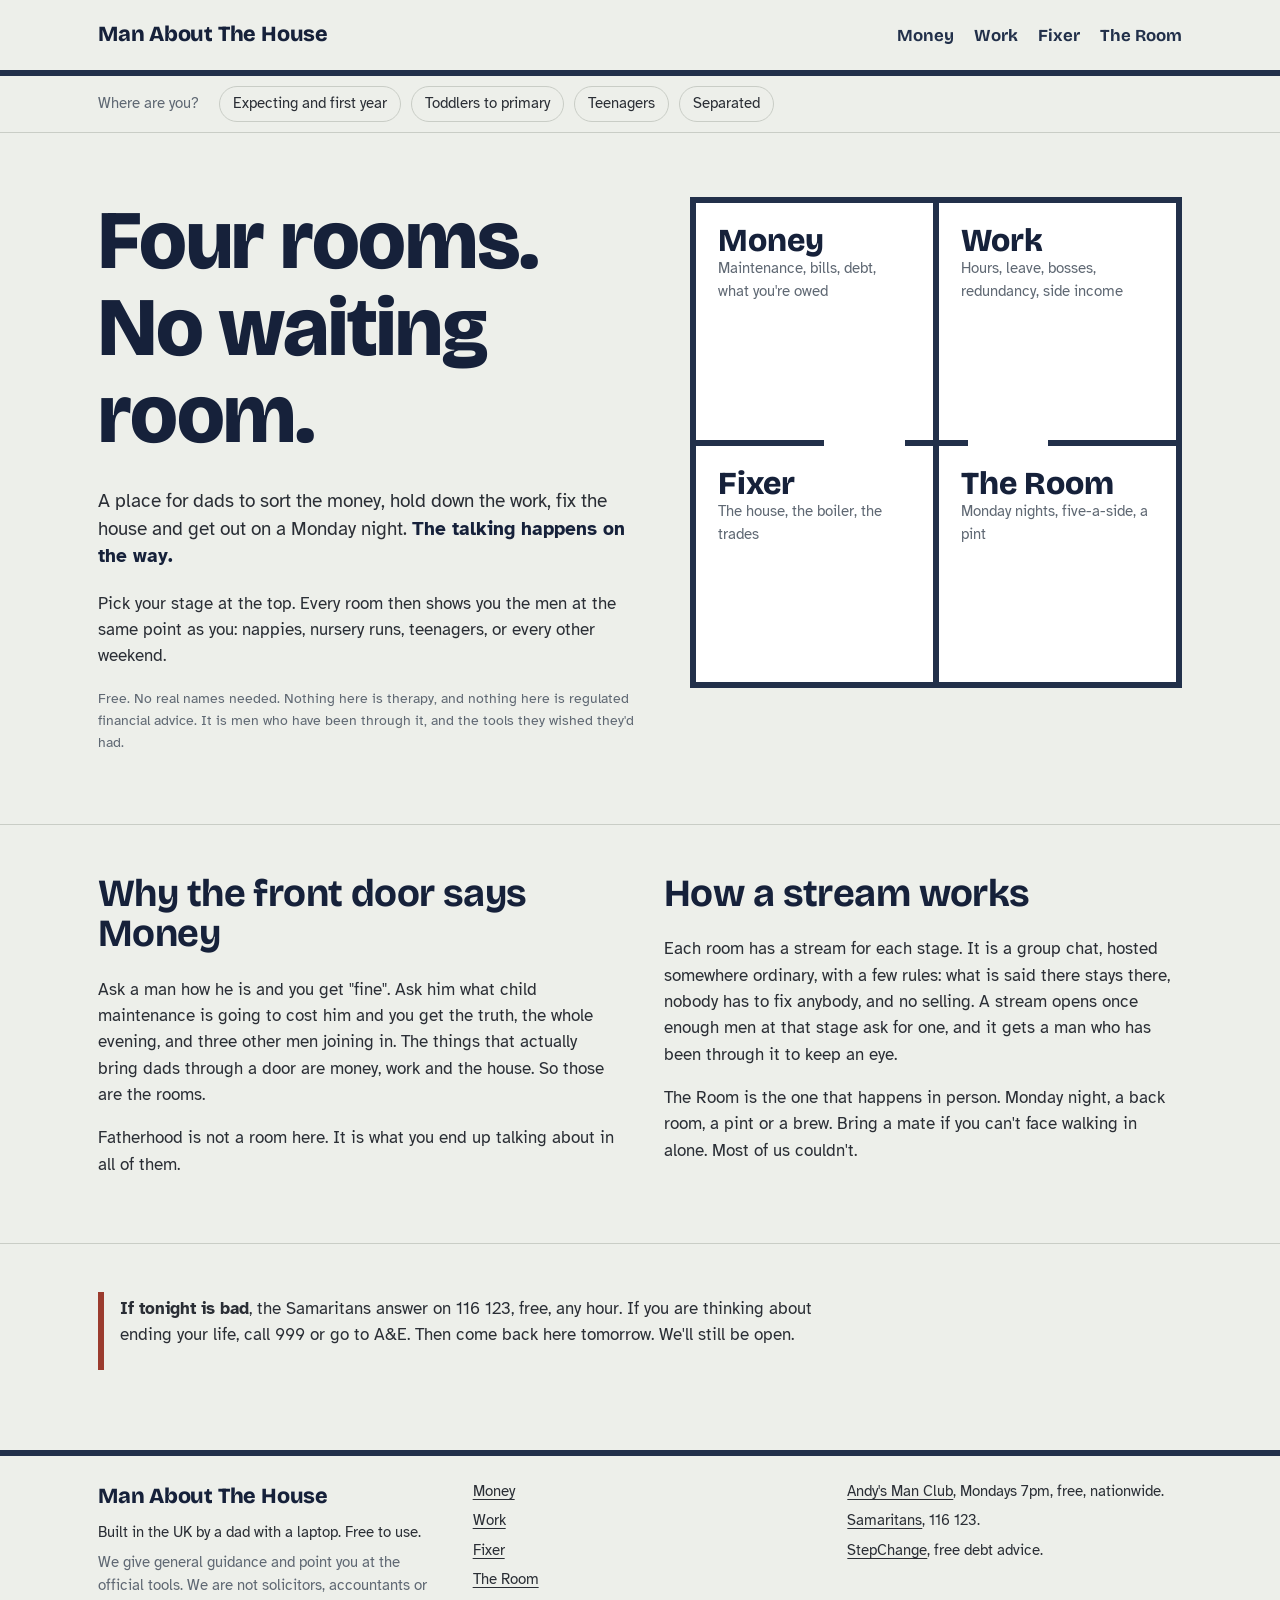
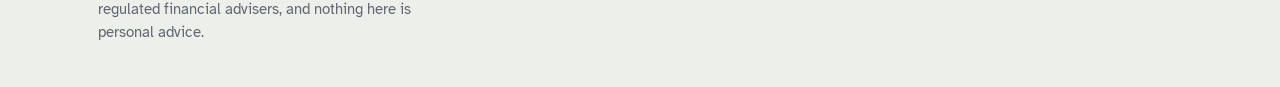
==== index.html @ 36f263dc "Man About The House: first page Four rooms (Money, Work, Fixer, The Room) by four life stages, with " ====
<!doctype html>
<html lang="en-GB">
<head>
<meta charset="utf-8">
<meta name="viewport" content="width=device-width, initial-scale=1">
<title>Man About The House</title>
<meta name="description" content="Money, work, the house and a Monday night, for dads who are getting on with it. Built in the UK.">
<link rel="stylesheet" href="assets/style.css">
<script src="config.js"></script>
<script src="assets/site.js" defer></script>
</head>
<body>

<header class="site-head">
  <div class="wrap">
    <a class="brand" href="index.html">Man About The House</a>
    <nav class="doors" aria-label="Rooms">
      <a href="money.html">Money</a>
      <a href="work.html">Work</a>
      <a href="fixer.html">Fixer</a>
      <a href="room.html">The Room</a>
    </nav>
  </div>
</header>

<div class="stages"><div class="wrap" data-stages></div></div>

<main>
  <section class="hero">
    <div class="wrap">
      <div>
        <h1>Four rooms. No waiting room.</h1>
        <p class="lead">A place for dads to sort the money, hold down the work, fix the house and get out on a Monday night. <strong>The talking happens on the way.</strong></p>
        <p>Pick your stage at the top. Every room then shows you the men at the same point as you: nappies, nursery runs, teenagers, or every other weekend.</p>
        <p class="small">Free. No real names needed. Nothing here is therapy, and nothing here is regulated financial advice. It is men who have been through it, and the tools they wished they'd had.</p>
      </div>
      <div class="plan" data-plan aria-label="Floor plan of the four rooms"></div>
    </div>
  </section>

  <section class="section">
    <div class="wrap two-col">
      <div>
        <h2>Why the front door says Money</h2>
        <p>Ask a man how he is and you get "fine". Ask him what child maintenance is going to cost him and you get the truth, the whole evening, and three other men joining in. The things that actually bring dads through a door are money, work and the house. So those are the rooms.</p>
        <p>Fatherhood is not a room here. It is what you end up talking about in all of them.</p>
      </div>
      <div>
        <h2>How a stream works</h2>
        <p>Each room has a stream for each stage. It is a group chat, hosted somewhere ordinary, with a few rules: what is said there stays there, nobody has to fix anybody, and no selling. A stream opens once enough men at that stage ask for one, and it gets a man who has been through it to keep an eye.</p>
        <p>The Room is the one that happens in person. Monday night, a back room, a pint or a brew. Bring a mate if you can't face walking in alone. Most of us couldn't.</p>
      </div>
    </div>
  </section>

  <section class="section">
    <div class="wrap">
      <div class="urgent">
        <p><strong>If tonight is bad</strong>, the Samaritans answer on 116 123, free, any hour. If you are thinking about ending your life, call 999 or go to A&amp;E. Then come back here tomorrow. We'll still be open.</p>
      </div>
    </div>
  </section>
</main>

<footer class="site-foot">
  <div class="wrap">
    <div>
      <a class="brand" href="index.html">Man About The House</a>
      <p>Built in the UK by a dad with a laptop. Free to use.</p>
      <p class="small">We give general guidance and point you at the official tools. We are not solicitors, accountants or regulated financial advisers, and nothing here is personal advice.</p>
    </div>
    <div>
      <p><a href="money.html">Money</a></p>
      <p><a href="work.html">Work</a></p>
      <p><a href="fixer.html">Fixer</a></p>
      <p><a href="room.html">The Room</a></p>
    </div>
    <div>
      <p><a href="https://andysmanclub.co.uk" rel="noopener">Andy's Man Club</a>, Mondays 7pm, free, nationwide.</p>
      <p><a href="https://www.samaritans.org" rel="noopener">Samaritans</a>, 116 123.</p>
      <p><a href="https://www.stepchange.org" rel="noopener">StepChange</a>, free debt advice.</p>
    </div>
  </div>
</footer>

</body>
</html>
---- assets/style.css ----
/* Man About The House — one stylesheet, no framework. */

@import url('https://fonts.googleapis.com/css2?family=Bricolage+Grotesque:opsz,wght@12..96,500;12..96,700;12..96,800&family=Atkinson+Hyperlegible:ital,wght@0,400;0,700;1,400&display=swap');

:root {
  --ink: #22304a;        /* overalls navy */
  --ink-deep: #16213a;
  --paper: #edefea;      /* stone, not cream */
  --chalk: #ffffff;
  --text: #2a2e35;
  --muted: #5f6873;
  --rule: #c9cdc6;
  --hivis: #f2b21b;      /* used sparingly */
  --brick: #9b3b2e;      /* warnings and the separated stage */
  --grass: #3d6b4a;      /* the room */

  --display: 'Bricolage Grotesque', 'Helvetica Neue', Arial, sans-serif;
  --body: 'Atkinson Hyperlegible', 'Segoe UI', system-ui, sans-serif;

  --measure: 66ch;
  --gutter: clamp(16px, 4vw, 48px);
  --wall: 6px;
}

@media (prefers-color-scheme: dark) {
  :root:not([data-theme="light"]) {
    --ink: #d8dde6;
    --ink-deep: #eef1f5;
    --paper: #171c26;
    --chalk: #1f2531;
    --text: #e4e7ec;
    --muted: #9aa3b0;
    --rule: #39414e;
  }
}

* { box-sizing: border-box; }
html { -webkit-text-size-adjust: 100%; }
body {
  margin: 0;
  background: var(--paper);
  color: var(--text);
  font-family: var(--body);
  font-size: 1.0625rem;
  line-height: 1.55;
}
img, svg { display: block; max-width: 100%; }
a { color: inherit; text-decoration-thickness: 1px; text-underline-offset: 3px; }
a:hover { text-decoration-thickness: 2px; }
:focus-visible { outline: 3px solid var(--hivis); outline-offset: 2px; }

h1, h2, h3 {
  font-family: var(--display);
  color: var(--ink-deep);
  line-height: 1.05;
  letter-spacing: -0.015em;
  margin: 0 0 0.5em;
  font-weight: 800;
}
h1 { font-size: clamp(2.4rem, 7vw, 5.2rem); }
h2 { font-size: clamp(1.6rem, 3.6vw, 2.4rem); font-weight: 700; }
h3 { font-size: 1.25rem; font-weight: 700; margin-top: 1.6em; }
p, li { max-width: var(--measure); }
p { margin: 0 0 1em; }
small, .small { font-size: 0.9rem; color: var(--muted); }

.wrap { padding-left: var(--gutter); padding-right: var(--gutter); max-width: 1180px; margin: 0 auto; }

/* Header: the name, the four doors, who's home */
.site-head {
  border-bottom: var(--wall) solid var(--ink);
  background: var(--paper);
}
.site-head .wrap {
  display: flex; flex-wrap: wrap; align-items: baseline; gap: 12px 28px;
  padding-top: 18px; padding-bottom: 14px;
}
.brand {
  font-family: var(--display); font-weight: 800; font-size: 1.35rem;
  color: var(--ink-deep); text-decoration: none; letter-spacing: -0.01em;
}
.brand span { color: var(--muted); font-weight: 500; }
.doors { display: flex; flex-wrap: wrap; gap: 4px 20px; margin-left: auto; }
.doors a {
  font-family: var(--display); font-weight: 700; font-size: 1.05rem;
  text-decoration: none; color: var(--ink); padding: 4px 0;
  border-bottom: 3px solid transparent;
}
.doors a[aria-current="page"] { border-bottom-color: var(--hivis); }

/* Stage switcher: cohort, not topic */
.stages {
  border-bottom: 1px solid var(--rule);
}
.stages .wrap { display: flex; flex-wrap: wrap; align-items: center; gap: 6px 10px; padding-top: 10px; padding-bottom: 10px; }
.stages .lede { color: var(--muted); margin: 0 10px 0 0; font-size: 0.95rem; }
.stage-btn {
  font: inherit; font-size: 0.95rem; cursor: pointer;
  background: transparent; color: var(--text);
  border: 1.5px solid var(--rule); border-radius: 999px; padding: 5px 13px;
}
.stage-btn[aria-pressed="true"] { background: var(--ink); color: var(--paper); border-color: var(--ink); }
.stage-btn.separated[aria-pressed="true"] { background: var(--brick); border-color: var(--brick); color: #fff; }

/* Hero: the floor plan */
.hero { padding-top: clamp(28px, 5vw, 64px); padding-bottom: clamp(28px, 5vw, 56px); }
.hero .wrap { display: grid; grid-template-columns: minmax(0, 1.1fr) minmax(0, 1fr); gap: clamp(24px, 4vw, 56px); align-items: start; }
.hero h1 { margin-bottom: 0.35em; }
.hero p.lead { font-size: 1.2rem; line-height: 1.45; }
.hero p.lead strong { color: var(--ink-deep); }

.plan {
  display: grid; grid-template-columns: 1fr 1fr; grid-template-rows: 1fr 1fr;
  gap: var(--wall);
  background: var(--ink);
  border: var(--wall) solid var(--ink);
  aspect-ratio: 1 / 1;
  max-width: 560px;
  width: 100%;
}
.plan a {
  background: var(--chalk); text-decoration: none; color: var(--ink-deep);
  padding: clamp(12px, 3vw, 22px); display: flex; flex-direction: column; justify-content: space-between;
  position: relative;
}
.plan a:hover, .plan a:focus-visible { background: var(--paper); }
.plan .room-name { font-family: var(--display); font-weight: 800; font-size: clamp(1.3rem, 3.2vw, 2rem); line-height: 1; }
.plan .room-what { color: var(--muted); font-size: 0.95rem; margin: 0; max-width: 26ch; }
.plan a::after {
  /* the doorway: a gap in the wall */
  content: ""; position: absolute; width: 34%; height: var(--wall); background: var(--chalk);
}
.plan a:nth-child(1)::after { bottom: calc(-1 * var(--wall)); right: 12%; }
.plan a:nth-child(2)::after { bottom: calc(-1 * var(--wall)); left: 12%; }
.plan a:nth-child(3)::after { top: calc(-1 * var(--wall)); right: 12%; }
.plan a:nth-child(4)::after { top: calc(-1 * var(--wall)); left: 12%; }
.plan a:hover::after, .plan a:focus-visible::after { background: var(--paper); }
.plan .room-live { font-size: 0.85rem; color: var(--muted); }
.plan .room-live b { color: var(--grass); font-weight: 700; }

/* Sections */
.section { padding-top: clamp(28px, 4vw, 48px); padding-bottom: clamp(28px, 4vw, 48px); border-top: 1px solid var(--rule); }
.section h2 { margin-bottom: 0.6em; }
.two-col { display: grid; grid-template-columns: repeat(auto-fit, minmax(280px, 1fr)); gap: 28px 48px; }

/* A room page */
.room-head { padding-top: clamp(28px, 5vw, 56px); padding-bottom: clamp(16px, 3vw, 32px); }
.room-head h1 { font-size: clamp(2.2rem, 6vw, 4.2rem); }
.room-head .lead { font-size: 1.15rem; }
.room-head .lead.caution { color: var(--muted); font-size: 1rem; }
.money .room-head h1 { color: var(--ink-deep); }
.separated-note { border-left: var(--wall) solid var(--brick); padding: 8px 16px; margin: 20px 0; }

/* Streams: every room has one */
.stream {
  border-left: var(--wall) solid var(--grass);
  padding: 14px 20px; margin: 8px 0 24px;
  background: var(--chalk);
}
.stream h3 { margin-top: 0; }
.stream .who { color: var(--muted); font-size: 0.95rem; margin: 0 0 8px; }
.stream .empty { margin: 0; }
.stream .join {
  display: inline-block; margin-top: 8px; padding: 10px 16px;
  background: var(--ink); color: var(--paper); text-decoration: none; font-weight: 700;
  font-family: var(--display); border-radius: 4px;
}
.stream .join:hover { background: var(--ink-deep); }
.stream .join.secondary { background: transparent; color: var(--ink); border: 1.5px solid var(--ink); }

/* Guidance blocks: walls, not cards */
.guide { border-left: var(--wall) solid var(--ink); padding: 4px 20px; margin: 0 0 28px; }
.guide h3 { margin-top: 0.3em; }
.guide ul, .guide ol { padding-left: 1.2em; }
.guide li { margin-bottom: 0.45em; }
.guide .brick { border-left-color: var(--brick); }

/* Calculator */
.calc {
  background: var(--chalk);
  border: 1.5px solid var(--rule); border-top: var(--wall) solid var(--ink);
  padding: clamp(16px, 3vw, 28px);
  display: grid; grid-template-columns: minmax(0, 1fr) minmax(0, 1fr); gap: 24px 40px;
  margin: 12px 0 32px;
}
.calc h2 { grid-column: 1 / -1; margin-bottom: 0; }
.calc .note { grid-column: 1 / -1; margin: 0; }
.calc form { display: grid; gap: 14px; }
.field label { display: block; font-weight: 700; margin-bottom: 4px; }
.field .help { display: block; color: var(--muted); font-size: 0.9rem; margin-top: 3px; }
.field input[type="number"], .field select {
  font: inherit; width: 100%; max-width: 320px;
  padding: 9px 11px; border: 1.5px solid var(--rule); border-radius: 4px;
  background: var(--paper); color: var(--text);
}
.field input:focus, .field select:focus { border-color: var(--ink); outline: none; box-shadow: 0 0 0 3px rgba(242,178,27,.5); }
.inline { display: flex; gap: 10px; align-items: center; flex-wrap: wrap; }
.inline input[type="number"] { max-width: 180px; }
.check { display: flex; gap: 10px; align-items: flex-start; }
.check input { width: 20px; height: 20px; margin-top: 3px; accent-color: var(--ink); }

.result { border-left: var(--wall) solid var(--hivis); padding: 6px 20px; align-self: start; }
.result .headline { font-family: var(--display); font-weight: 800; font-size: clamp(2.2rem, 5vw, 3.6rem); line-height: 1; color: var(--ink-deep); margin: 6px 0 2px; }
.result .per { color: var(--muted); margin: 0 0 14px; }
.result dl { display: grid; grid-template-columns: auto 1fr; gap: 4px 16px; margin: 0 0 14px; }
.result dt { color: var(--muted); }
.result dd { margin: 0; font-weight: 700; }
.result .steps { margin: 0; padding-left: 1.1em; color: var(--muted); font-size: 0.95rem; }
.result .steps li { margin-bottom: 4px; }
.result .warn { color: var(--brick); font-weight: 700; }

/* Planner */
.planner table { width: 100%; border-collapse: collapse; max-width: 640px; }
.planner th, .planner td { text-align: left; padding: 8px 6px; border-bottom: 1px solid var(--rule); }
.planner td:last-child, .planner th:last-child { text-align: right; }
.planner input { font: inherit; width: 110px; padding: 6px 8px; border: 1.5px solid var(--rule); border-radius: 4px; background: var(--paper); color: var(--text); text-align: right; }
.planner tfoot td { font-weight: 700; border-bottom: none; font-family: var(--display); font-size: 1.2rem; }

/* Footer */
.site-foot { border-top: var(--wall) solid var(--ink); margin-top: 32px; }
.site-foot .wrap { padding-top: 24px; padding-bottom: 36px; display: grid; grid-template-columns: repeat(auto-fit, minmax(240px, 1fr)); gap: 20px 40px; }
.site-foot p { margin: 0 0 6px; font-size: 0.95rem; }
.site-foot .brand { display: inline-block; margin-bottom: 8px; }
.urgent { border-left: var(--wall) solid var(--brick); padding: 4px 16px; }

@media (max-width: 760px) {
  .hero .wrap { grid-template-columns: 1fr; }
  .plan { max-width: 100%; }
  .calc { grid-template-columns: 1fr; }
  .doors { margin-left: 0; width: 100%; }
}
@media (prefers-reduced-motion: no-preference) {
  .stage-btn, .doors a, .plan a { transition: background-color .15s ease, color .15s ease, border-color .15s ease; }
}
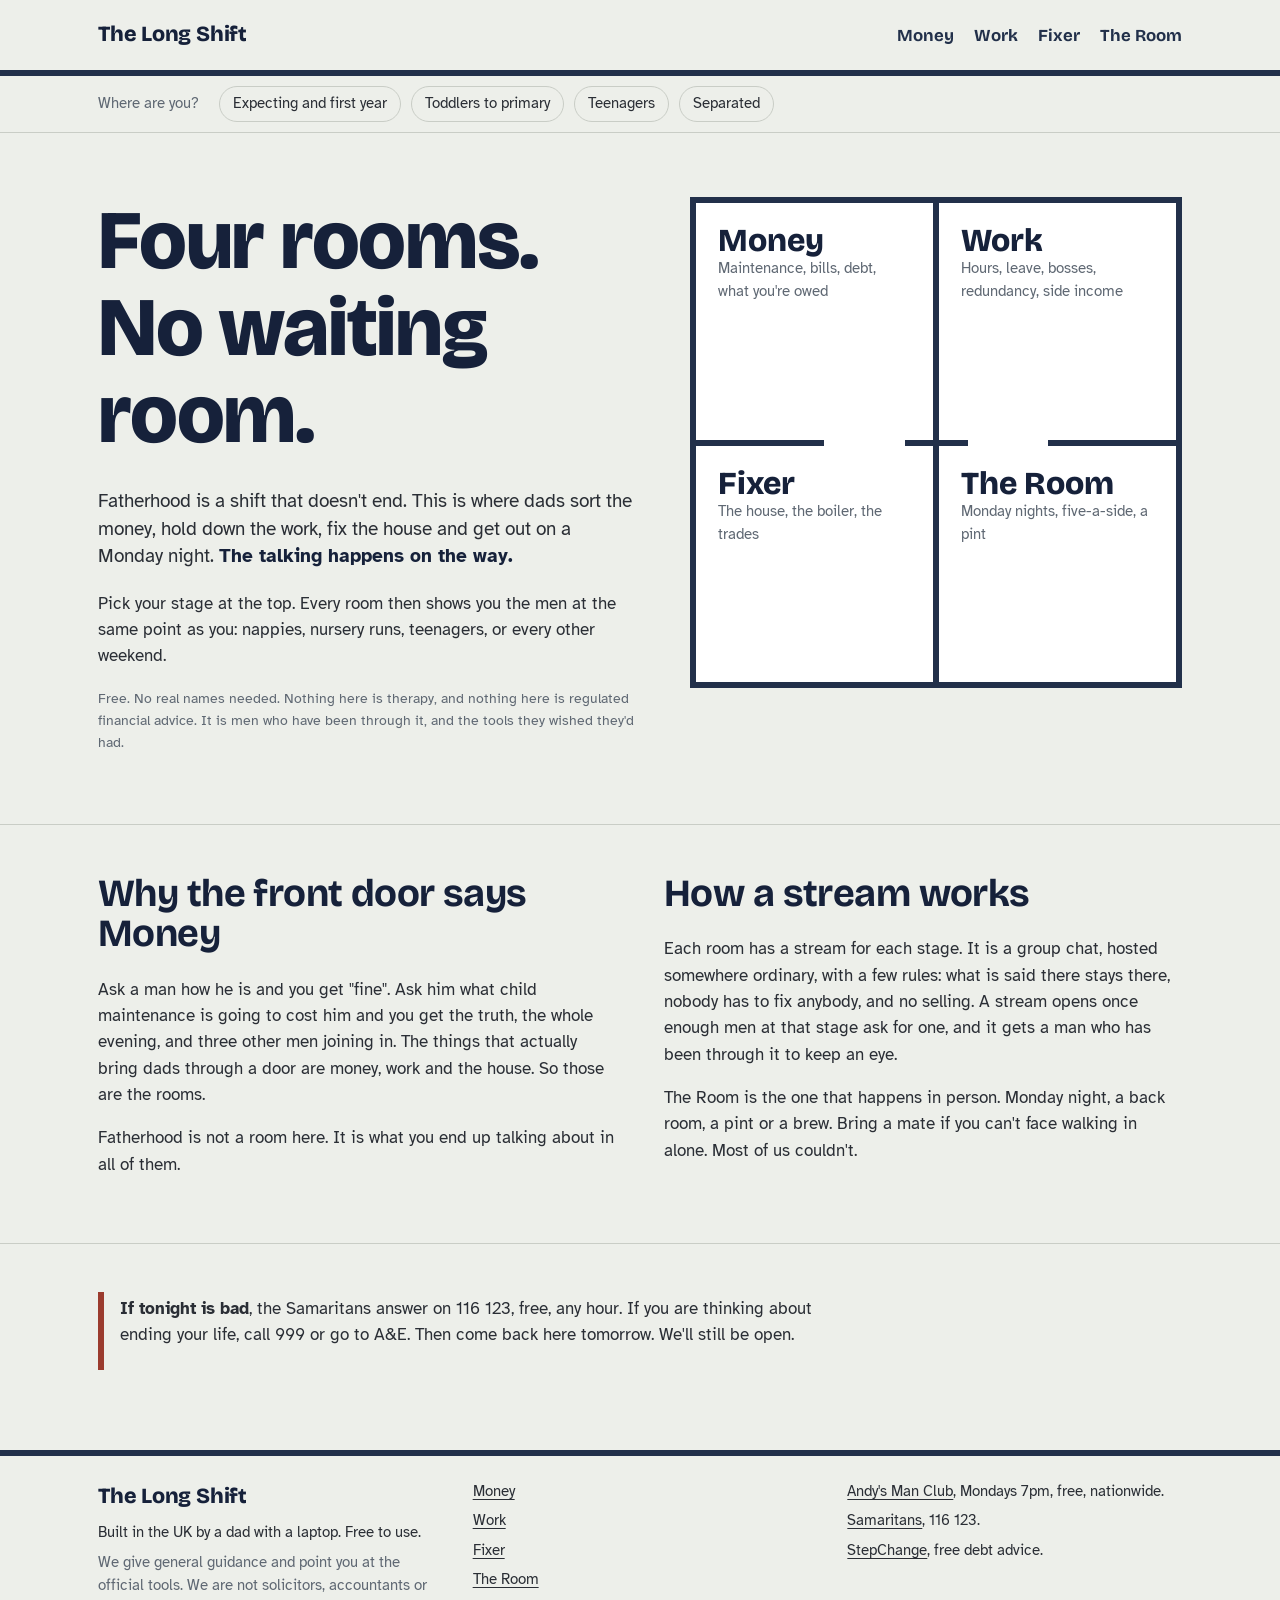
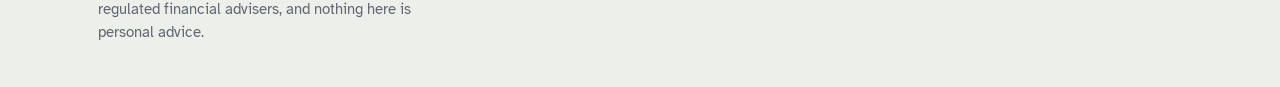
==== commit 0432fe42: "Rename to The Long Shift Site, WhatsApp guide, config and launcher now carry the name. Working name " ====
--- a/index.html
+++ b/index.html
@@ -3,8 +3,8 @@
 <head>
 <meta charset="utf-8">
 <meta name="viewport" content="width=device-width, initial-scale=1">
-<title>Man About The House</title>
-<meta name="description" content="Money, work, the house and a Monday night, for dads who are getting on with it. Built in the UK.">
+<title>The Long Shift</title>
+<meta name="description" content="The Long Shift: money, work, the house and a Monday night, for dads who are getting on with it. Built in the UK.">
 <link rel="stylesheet" href="assets/style.css">
 <script src="config.js"></script>
 <script src="assets/site.js" defer></script>
@@ -13,7 +13,7 @@
 
 <header class="site-head">
   <div class="wrap">
-    <a class="brand" href="index.html">Man About The House</a>
+    <a class="brand" href="index.html">The Long Shift</a>
     <nav class="doors" aria-label="Rooms">
       <a href="money.html">Money</a>
       <a href="work.html">Work</a>
@@ -30,7 +30,7 @@
     <div class="wrap">
       <div>
         <h1>Four rooms. No waiting room.</h1>
-        <p class="lead">A place for dads to sort the money, hold down the work, fix the house and get out on a Monday night. <strong>The talking happens on the way.</strong></p>
+        <p class="lead">Fatherhood is a shift that doesn't end. This is where dads sort the money, hold down the work, fix the house and get out on a Monday night. <strong>The talking happens on the way.</strong></p>
         <p>Pick your stage at the top. Every room then shows you the men at the same point as you: nappies, nursery runs, teenagers, or every other weekend.</p>
         <p class="small">Free. No real names needed. Nothing here is therapy, and nothing here is regulated financial advice. It is men who have been through it, and the tools they wished they'd had.</p>
       </div>
@@ -65,7 +65,7 @@
 <footer class="site-foot">
   <div class="wrap">
     <div>
-      <a class="brand" href="index.html">Man About The House</a>
+      <a class="brand" href="index.html">The Long Shift</a>
       <p>Built in the UK by a dad with a laptop. Free to use.</p>
       <p class="small">We give general guidance and point you at the official tools. We are not solicitors, accountants or regulated financial advisers, and nothing here is personal advice.</p>
     </div>
--- a/assets/style.css
+++ b/assets/style.css
@@ -1,4 +1,4 @@
-/* Man About The House — one stylesheet, no framework. */
+/* The Long Shift — one stylesheet, no framework. */
 
 @import url('https://fonts.googleapis.com/css2?family=Bricolage+Grotesque:opsz,wght@12..96,500;12..96,700;12..96,800&family=Atkinson+Hyperlegible:ital,wght@0,400;0,700;1,400&display=swap');
 
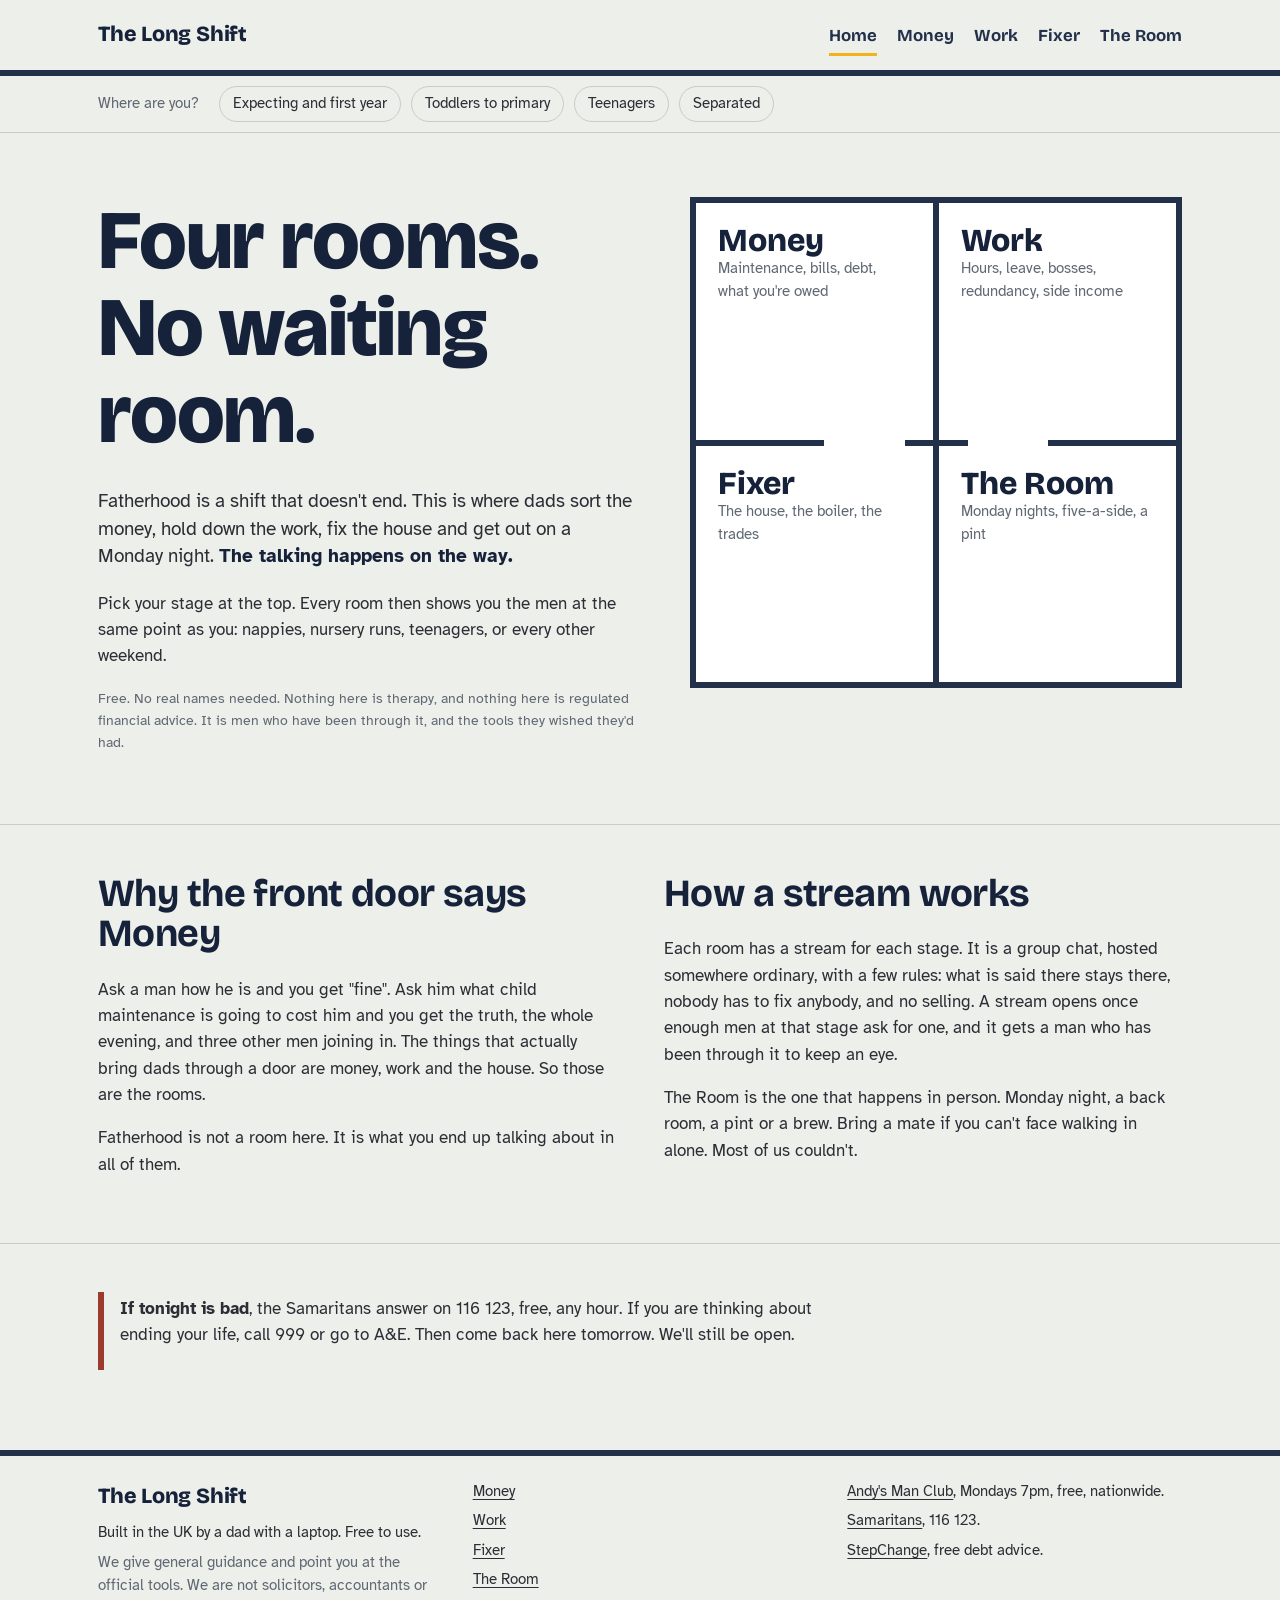
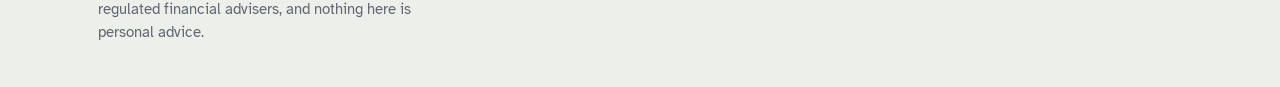
==== commit 878c2b43: "Home tab at the top of every page Co-Authored-By: Claude Fable 5.1 <noreply@anthropic.com>" ====
--- a/index.html
+++ b/index.html
@@ -5,6 +5,16 @@
 <meta name="viewport" content="width=device-width, initial-scale=1">
 <title>The Long Shift</title>
 <meta name="description" content="The Long Shift: money, work, the house and a Monday night, for dads who are getting on with it. Built in the UK.">
+<link rel="canonical" href="https://thelongshift.co.uk/">
+<meta property="og:type" content="website">
+<meta property="og:site_name" content="The Long Shift">
+<meta property="og:title" content="The Long Shift">
+<meta property="og:description" content="The Long Shift: money, work, the house and a Monday night, for dads who are getting on with it. Built in the UK.">
+<meta property="og:url" content="https://thelongshift.co.uk/">
+<meta property="og:locale" content="en_GB">
+<meta name="twitter:card" content="summary">
+<meta name="theme-color" content="#22304a">
+<link rel="icon" href="assets/icon.svg" type="image/svg+xml">
 <link rel="stylesheet" href="assets/style.css">
 <script src="config.js"></script>
 <script src="assets/site.js" defer></script>
@@ -15,6 +25,7 @@
   <div class="wrap">
     <a class="brand" href="index.html">The Long Shift</a>
     <nav class="doors" aria-label="Rooms">
+      <a href="index.html">Home</a>
       <a href="money.html">Money</a>
       <a href="work.html">Work</a>
       <a href="fixer.html">Fixer</a>
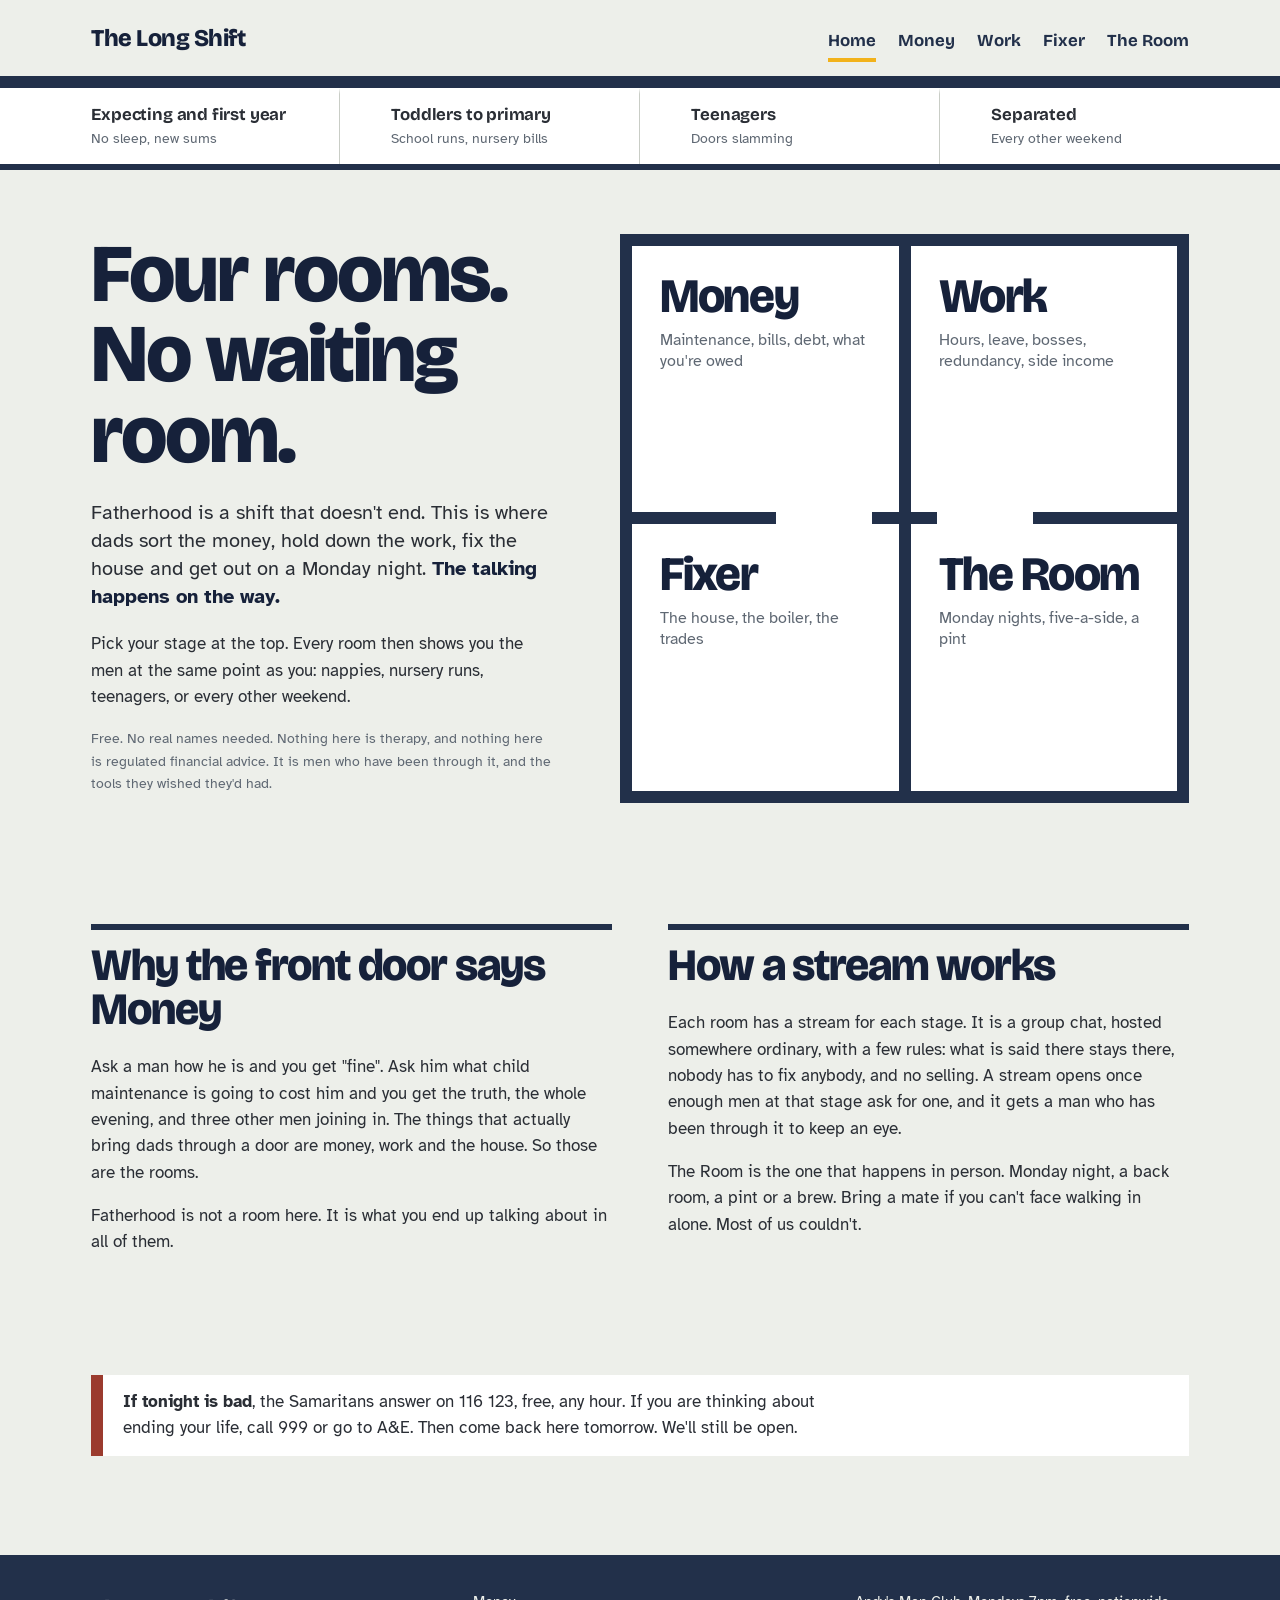
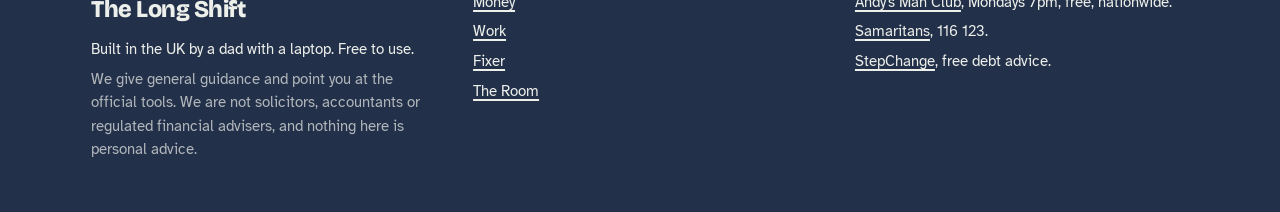
==== commit c08a682c: "Design pass: the rota, the band, the clock card Stages become a four-cell rota strip across the boar" ====
--- a/index.html
+++ b/index.html
@@ -34,7 +34,7 @@
   </div>
 </header>
 
-<div class="stages"><div class="wrap" data-stages></div></div>
+<div class="stages"><div class="wrap"><div data-stages></div></div></div>
 
 <main>
   <section class="hero">
--- a/assets/style.css
+++ b/assets/style.css
@@ -1,25 +1,28 @@
-/* The Long Shift — one stylesheet, no framework. */
+/* The Long Shift — one stylesheet, no framework.
+   The world: the works. Painted walls, the rota board, a hi-vis vest, a clock card. */
 
 @import url('https://fonts.googleapis.com/css2?family=Bricolage+Grotesque:opsz,wght@12..96,500;12..96,700;12..96,800&family=Atkinson+Hyperlegible:ital,wght@0,400;0,700;1,400&display=swap');
 
 :root {
-  --ink: #22304a;        /* overalls navy */
+  --ink: #22304a;        /* painted wall */
   --ink-deep: #16213a;
-  --paper: #edefea;      /* stone, not cream */
+  --paper: #edefea;      /* stone */
   --chalk: #ffffff;
   --text: #2a2e35;
   --muted: #5f6873;
   --rule: #c9cdc6;
-  --hivis: #f2b21b;      /* used sparingly */
-  --brick: #9b3b2e;      /* warnings and the separated stage */
-  --grass: #3d6b4a;      /* the room */
+  --hivis: #f2b21b;      /* you are here */
+  --brick: #9b3b2e;      /* separated */
+  --grass: #3d6b4a;      /* a stream that is open */
 
   --display: 'Bricolage Grotesque', 'Helvetica Neue', Arial, sans-serif;
   --body: 'Atkinson Hyperlegible', 'Segoe UI', system-ui, sans-serif;
 
-  --measure: 66ch;
-  --gutter: clamp(16px, 4vw, 48px);
+  --measure: 64ch;
+  --gutter: clamp(16px, 4vw, 56px);
   --wall: 6px;
+  --wall-thick: 12px;
+  --max: 1200px;
 }
 
 @media (prefers-color-scheme: dark) {
@@ -33,6 +36,10 @@
     --rule: #39414e;
   }
 }
+:root[data-theme="dark"] {
+  --ink: #d8dde6; --ink-deep: #eef1f5; --paper: #171c26; --chalk: #1f2531;
+  --text: #e4e7ec; --muted: #9aa3b0; --rule: #39414e;
+}
 
 * { box-sizing: border-box; }
 html { -webkit-text-size-adjust: 100%; }
@@ -45,190 +52,218 @@
   line-height: 1.55;
 }
 img, svg { display: block; max-width: 100%; }
-a { color: inherit; text-decoration-thickness: 1px; text-underline-offset: 3px; }
-a:hover { text-decoration-thickness: 2px; }
-:focus-visible { outline: 3px solid var(--hivis); outline-offset: 2px; }
+a { color: inherit; text-decoration-thickness: 1.5px; text-underline-offset: 3px; }
+a:hover { text-decoration-thickness: 2.5px; }
+:focus-visible { outline: 3px solid var(--hivis); outline-offset: 3px; }
 
 h1, h2, h3 {
   font-family: var(--display);
+  font-variation-settings: 'opsz' 96;
   color: var(--ink-deep);
-  line-height: 1.05;
-  letter-spacing: -0.015em;
+  line-height: 0.98;
+  letter-spacing: -0.025em;
   margin: 0 0 0.5em;
   font-weight: 800;
 }
-h1 { font-size: clamp(2.4rem, 7vw, 5.2rem); }
-h2 { font-size: clamp(1.6rem, 3.6vw, 2.4rem); font-weight: 700; }
-h3 { font-size: 1.25rem; font-weight: 700; margin-top: 1.6em; }
+h1 { font-size: clamp(2.8rem, 9vw, 7rem); }
+h2 { font-size: clamp(1.7rem, 4vw, 2.8rem); font-weight: 800; }
+h3 { font-size: 1.3rem; font-weight: 700; margin-top: 1.6em; letter-spacing: -0.01em; font-variation-settings: 'opsz' 24; }
 p, li { max-width: var(--measure); }
 p { margin: 0 0 1em; }
 small, .small { font-size: 0.9rem; color: var(--muted); }
 
-.wrap { padding-left: var(--gutter); padding-right: var(--gutter); max-width: 1180px; margin: 0 auto; }
-
-/* Header: the name, the four doors, who's home */
-.site-head {
-  border-bottom: var(--wall) solid var(--ink);
-  background: var(--paper);
-}
+.wrap { padding-left: var(--gutter); padding-right: var(--gutter); max-width: var(--max); margin: 0 auto; }
+
+/* Header: the name on the wall, the doors */
+.site-head { border-bottom: var(--wall-thick) solid var(--ink); background: var(--paper); }
 .site-head .wrap {
-  display: flex; flex-wrap: wrap; align-items: baseline; gap: 12px 28px;
-  padding-top: 18px; padding-bottom: 14px;
+  display: flex; flex-wrap: wrap; align-items: baseline; gap: 10px 28px;
+  padding-top: 20px; padding-bottom: 14px;
 }
 .brand {
-  font-family: var(--display); font-weight: 800; font-size: 1.35rem;
-  color: var(--ink-deep); text-decoration: none; letter-spacing: -0.01em;
-}
-.brand span { color: var(--muted); font-weight: 500; }
-.doors { display: flex; flex-wrap: wrap; gap: 4px 20px; margin-left: auto; }
+  font-family: var(--display); font-variation-settings: 'opsz' 48; font-weight: 800; font-size: 1.5rem;
+  color: var(--ink-deep); text-decoration: none; letter-spacing: -0.02em;
+}
+.doors { display: flex; flex-wrap: wrap; gap: 4px 22px; margin-left: auto; }
 .doors a {
   font-family: var(--display); font-weight: 700; font-size: 1.05rem;
-  text-decoration: none; color: var(--ink); padding: 4px 0;
-  border-bottom: 3px solid transparent;
-}
+  text-decoration: none; color: var(--ink); padding: 6px 0 4px;
+  border-bottom: 4px solid transparent;
+}
+.doors a:hover { border-bottom-color: var(--rule); }
 .doors a[aria-current="page"] { border-bottom-color: var(--hivis); }
 
-/* Stage switcher: cohort, not topic */
-.stages {
-  border-bottom: 1px solid var(--rule);
-}
-.stages .wrap { display: flex; flex-wrap: wrap; align-items: center; gap: 6px 10px; padding-top: 10px; padding-bottom: 10px; }
-.stages .lede { color: var(--muted); margin: 0 10px 0 0; font-size: 0.95rem; }
+/* The rota: four stages across the board */
+.stages { background: var(--chalk); border-bottom: var(--wall) solid var(--ink); }
+.stages .wrap { padding-left: 0; padding-right: 0; }
+.rota { display: grid; grid-template-columns: repeat(4, 1fr); }
+.rota .lede { display: none; }
 .stage-btn {
-  font: inherit; font-size: 0.95rem; cursor: pointer;
+  font: inherit; cursor: pointer; text-align: left;
   background: transparent; color: var(--text);
-  border: 1.5px solid var(--rule); border-radius: 999px; padding: 5px 13px;
-}
-.stage-btn[aria-pressed="true"] { background: var(--ink); color: var(--paper); border-color: var(--ink); }
-.stage-btn.separated[aria-pressed="true"] { background: var(--brick); border-color: var(--brick); color: #fff; }
-
-/* Hero: the floor plan */
-.hero { padding-top: clamp(28px, 5vw, 64px); padding-bottom: clamp(28px, 5vw, 56px); }
-.hero .wrap { display: grid; grid-template-columns: minmax(0, 1.1fr) minmax(0, 1fr); gap: clamp(24px, 4vw, 56px); align-items: start; }
-.hero h1 { margin-bottom: 0.35em; }
-.hero p.lead { font-size: 1.2rem; line-height: 1.45; }
+  border: 0; border-right: 1.5px solid var(--rule); border-top: 6px solid transparent;
+  padding: 12px var(--gutter) 14px; min-height: 76px;
+  display: flex; flex-direction: column; justify-content: flex-start; gap: 3px;
+}
+.stage-btn:last-child { border-right: 0; }
+.stage-btn .name { font-family: var(--display); font-weight: 700; font-size: 1.05rem; line-height: 1.1; letter-spacing: -0.01em; }
+.stage-btn .sub { font-size: 0.85rem; color: var(--muted); }
+.stage-btn:hover { background: var(--paper); }
+.stage-btn[aria-pressed="true"] { background: var(--ink); color: var(--paper); border-top-color: var(--hivis); }
+.stage-btn[aria-pressed="true"] .sub { color: var(--paper); opacity: .75; }
+.stage-btn.separated[aria-pressed="true"] { background: var(--brick); color: #fff; }
+.stage-btn.separated[aria-pressed="true"] .sub { color: #fff; }
+.stages .prompt { display: block; padding: 8px var(--gutter) 0; font-size: 0.85rem; color: var(--muted); }
+
+/* Home hero: the floor plan is the page */
+.hero { padding-top: clamp(28px, 5vw, 72px); padding-bottom: clamp(28px, 5vw, 64px); }
+.hero .wrap { display: grid; grid-template-columns: minmax(0, 0.9fr) minmax(0, 1.1fr); gap: clamp(28px, 5vw, 72px); align-items: start; }
+.hero h1 { margin-bottom: 0.3em; font-size: clamp(2.6rem, 6.4vw, 5.6rem); }
+.hero p.lead { font-size: 1.25rem; line-height: 1.4; }
 .hero p.lead strong { color: var(--ink-deep); }
 
 .plan {
   display: grid; grid-template-columns: 1fr 1fr; grid-template-rows: 1fr 1fr;
-  gap: var(--wall);
+  gap: var(--wall-thick);
   background: var(--ink);
-  border: var(--wall) solid var(--ink);
+  border: var(--wall-thick) solid var(--ink);
   aspect-ratio: 1 / 1;
-  max-width: 560px;
   width: 100%;
 }
 .plan a {
   background: var(--chalk); text-decoration: none; color: var(--ink-deep);
-  padding: clamp(12px, 3vw, 22px); display: flex; flex-direction: column; justify-content: space-between;
+  padding: clamp(14px, 3vw, 28px); display: flex; flex-direction: column; justify-content: space-between;
   position: relative;
 }
-.plan a:hover, .plan a:focus-visible { background: var(--paper); }
-.plan .room-name { font-family: var(--display); font-weight: 800; font-size: clamp(1.3rem, 3.2vw, 2rem); line-height: 1; }
-.plan .room-what { color: var(--muted); font-size: 0.95rem; margin: 0; max-width: 26ch; }
+.plan a:hover, .plan a:focus-visible { background: var(--hivis); outline-offset: -6px; }
+.plan .room-name { font-family: var(--display); font-variation-settings: 'opsz' 96; font-weight: 800; font-size: clamp(1.6rem, 4.2vw, 3rem); line-height: 0.95; letter-spacing: -0.03em; }
+.plan .room-what { color: var(--muted); font-size: 0.98rem; margin: 10px 0 0; max-width: 24ch; line-height: 1.35; }
+.plan a:hover .room-what, .plan a:focus-visible .room-what { color: var(--ink-deep); }
 .plan a::after {
   /* the doorway: a gap in the wall */
-  content: ""; position: absolute; width: 34%; height: var(--wall); background: var(--chalk);
-}
-.plan a:nth-child(1)::after { bottom: calc(-1 * var(--wall)); right: 12%; }
-.plan a:nth-child(2)::after { bottom: calc(-1 * var(--wall)); left: 12%; }
-.plan a:nth-child(3)::after { top: calc(-1 * var(--wall)); right: 12%; }
-.plan a:nth-child(4)::after { top: calc(-1 * var(--wall)); left: 12%; }
-.plan a:hover::after, .plan a:focus-visible::after { background: var(--paper); }
+  content: ""; position: absolute; width: 36%; height: var(--wall-thick); background: var(--chalk);
+}
+.plan a:nth-child(1)::after { bottom: calc(-1 * var(--wall-thick)); right: 10%; }
+.plan a:nth-child(2)::after { bottom: calc(-1 * var(--wall-thick)); left: 10%; }
+.plan a:nth-child(3)::after { top: calc(-1 * var(--wall-thick)); right: 10%; }
+.plan a:nth-child(4)::after { top: calc(-1 * var(--wall-thick)); left: 10%; }
+.plan a:hover::after, .plan a:focus-visible::after { background: var(--hivis); }
 .plan .room-live { font-size: 0.85rem; color: var(--muted); }
 .plan .room-live b { color: var(--grass); font-weight: 700; }
-
-/* Sections */
-.section { padding-top: clamp(28px, 4vw, 48px); padding-bottom: clamp(28px, 4vw, 48px); border-top: 1px solid var(--rule); }
-.section h2 { margin-bottom: 0.6em; }
-.two-col { display: grid; grid-template-columns: repeat(auto-fit, minmax(280px, 1fr)); gap: 28px 48px; }
-
-/* A room page */
+.plan a:hover .room-live, .plan a:hover .room-live b { color: var(--ink-deep); }
+
+/* Sections: headings sit on a wall */
+.section { padding-top: clamp(28px, 4vw, 56px); padding-bottom: clamp(28px, 4vw, 56px); }
+.section h2 { margin-bottom: 0.5em; padding-top: 14px; border-top: var(--wall) solid var(--ink); }
+.two-col { display: grid; grid-template-columns: repeat(auto-fit, minmax(290px, 1fr)); gap: 28px 56px; }
+
+/* A room page: the band */
+.band { background: var(--ink); color: var(--paper); }
+.band .wrap { padding-top: clamp(32px, 6vw, 80px); padding-bottom: clamp(28px, 5vw, 64px); display: grid; grid-template-columns: minmax(0, 1fr) minmax(0, 1fr); gap: 16px clamp(24px, 5vw, 72px); align-items: end; }
+.band h1 { color: var(--paper); margin: 0; font-size: clamp(3.4rem, 12vw, 9.5rem); }
+.band .lead { font-size: 1.2rem; line-height: 1.45; margin: 0; max-width: 46ch; }
+.band .lead.caution { font-size: 0.95rem; opacity: .8; margin-top: 10px; }
+.band .mark { display: inline-block; width: 44px; height: 8px; background: var(--hivis); margin-bottom: 18px; }
 .room-head { padding-top: clamp(28px, 5vw, 56px); padding-bottom: clamp(16px, 3vw, 32px); }
-.room-head h1 { font-size: clamp(2.2rem, 6vw, 4.2rem); }
-.room-head .lead { font-size: 1.15rem; }
-.room-head .lead.caution { color: var(--muted); font-size: 1rem; }
-.money .room-head h1 { color: var(--ink-deep); }
+
+/* Streams: the noticeboard */
+.stream {
+  background: var(--chalk);
+  border-top: var(--wall-thick) solid var(--grass);
+  padding: 18px var(--gutter) 22px; margin: 0 0 32px;
+  display: grid; grid-template-columns: minmax(0, 1fr) auto; gap: 8px 32px; align-items: center;
+}
+.stream h3 { margin: 0; grid-column: 1; }
+.stream .who { color: var(--muted); font-size: 0.95rem; margin: 0; grid-column: 1; }
+.stream .empty { margin: 0; grid-column: 1; }
+.stream .join {
+  grid-column: 2; grid-row: 1 / span 3; align-self: center;
+  display: inline-block; padding: 14px 22px;
+  background: var(--ink); color: var(--paper); text-decoration: none; font-weight: 700;
+  font-family: var(--display); font-size: 1.05rem; white-space: nowrap;
+}
+.stream .join:hover { background: var(--hivis); color: var(--ink-deep); }
+.stream .join.secondary { background: transparent; color: var(--ink); box-shadow: inset 0 0 0 2px var(--ink); }
+.stream .join.secondary:hover { background: var(--ink); color: var(--paper); }
+.stream.not-open { border-top-color: var(--rule); }
+
+/* Guidance: walls, not cards */
+.guide { margin: 0 0 36px; }
+.guide h3 { margin: 0 0 10px; padding-top: 12px; border-top: var(--wall) solid var(--ink); }
+.guide ul, .guide ol { padding-left: 0; list-style: none; margin: 0; }
+.guide li { margin: 0 0 10px; padding-left: 22px; position: relative; }
+.guide li::before { content: ""; position: absolute; left: 0; top: 0.55em; width: 10px; height: 10px; background: var(--hivis); }
+.guide.brick h3 { border-top-color: var(--brick); }
+.guide.brick li::before { background: var(--brick); }
 .separated-note { border-left: var(--wall) solid var(--brick); padding: 8px 16px; margin: 20px 0; }
 
-/* Streams: every room has one */
-.stream {
-  border-left: var(--wall) solid var(--grass);
-  padding: 14px 20px; margin: 8px 0 24px;
-  background: var(--chalk);
-}
-.stream h3 { margin-top: 0; }
-.stream .who { color: var(--muted); font-size: 0.95rem; margin: 0 0 8px; }
-.stream .empty { margin: 0; }
-.stream .join {
-  display: inline-block; margin-top: 8px; padding: 10px 16px;
-  background: var(--ink); color: var(--paper); text-decoration: none; font-weight: 700;
-  font-family: var(--display); border-radius: 4px;
-}
-.stream .join:hover { background: var(--ink-deep); }
-.stream .join.secondary { background: transparent; color: var(--ink); border: 1.5px solid var(--ink); }
-
-/* Guidance blocks: walls, not cards */
-.guide { border-left: var(--wall) solid var(--ink); padding: 4px 20px; margin: 0 0 28px; }
-.guide h3 { margin-top: 0.3em; }
-.guide ul, .guide ol { padding-left: 1.2em; }
-.guide li { margin-bottom: 0.45em; }
-.guide .brick { border-left-color: var(--brick); }
-
-/* Calculator */
+/* Calculator: the clock card */
 .calc {
   background: var(--chalk);
-  border: 1.5px solid var(--rule); border-top: var(--wall) solid var(--ink);
-  padding: clamp(16px, 3vw, 28px);
-  display: grid; grid-template-columns: minmax(0, 1fr) minmax(0, 1fr); gap: 24px 40px;
-  margin: 12px 0 32px;
+  border-top: var(--wall-thick) solid var(--ink);
+  padding: clamp(18px, 3vw, 32px) var(--gutter);
+  margin: 0 calc(-1 * var(--gutter)) 36px;
+  display: grid; grid-template-columns: minmax(0, 1fr) minmax(0, 1fr); gap: 24px clamp(28px, 5vw, 64px);
 }
 .calc h2 { grid-column: 1 / -1; margin-bottom: 0; }
-.calc .note { grid-column: 1 / -1; margin: 0; }
-.calc form { display: grid; gap: 14px; }
-.field label { display: block; font-weight: 700; margin-bottom: 4px; }
-.field .help { display: block; color: var(--muted); font-size: 0.9rem; margin-top: 3px; }
+.calc .note { grid-column: 1 / -1; margin: 0 0 8px; }
+.calc form { display: grid; gap: 16px; }
+.field label { display: block; font-weight: 700; margin-bottom: 5px; }
+.field .help { display: block; color: var(--muted); font-size: 0.9rem; margin-top: 4px; }
 .field input[type="number"], .field select {
-  font: inherit; width: 100%; max-width: 320px;
-  padding: 9px 11px; border: 1.5px solid var(--rule); border-radius: 4px;
+  font: inherit; width: 100%; max-width: 340px;
+  padding: 10px 12px; border: 2px solid var(--ink); border-radius: 0;
   background: var(--paper); color: var(--text);
 }
-.field input:focus, .field select:focus { border-color: var(--ink); outline: none; box-shadow: 0 0 0 3px rgba(242,178,27,.5); }
+.field input:focus, .field select:focus { outline: 3px solid var(--hivis); outline-offset: 0; }
 .inline { display: flex; gap: 10px; align-items: center; flex-wrap: wrap; }
 .inline input[type="number"] { max-width: 180px; }
 .check { display: flex; gap: 10px; align-items: flex-start; }
 .check input { width: 20px; height: 20px; margin-top: 3px; accent-color: var(--ink); }
 
-.result { border-left: var(--wall) solid var(--hivis); padding: 6px 20px; align-self: start; }
-.result .headline { font-family: var(--display); font-weight: 800; font-size: clamp(2.2rem, 5vw, 3.6rem); line-height: 1; color: var(--ink-deep); margin: 6px 0 2px; }
-.result .per { color: var(--muted); margin: 0 0 14px; }
-.result dl { display: grid; grid-template-columns: auto 1fr; gap: 4px 16px; margin: 0 0 14px; }
+.result { background: var(--paper); border: 2px solid var(--ink); padding: 18px 22px 20px; align-self: start; position: relative; }
+.result::before { content: ""; position: absolute; top: -2px; left: -2px; right: -2px; height: 10px; background: var(--hivis); }
+.result .per { color: var(--muted); margin: 10px 0 0; }
+.result .headline { font-family: var(--display); font-variation-settings: 'opsz' 96; font-weight: 800; font-size: clamp(2.6rem, 6vw, 4.4rem); line-height: 1; color: var(--ink-deep); margin: 2px 0 2px; letter-spacing: -0.03em; font-variant-numeric: tabular-nums; }
+.result dl { display: grid; grid-template-columns: auto 1fr; gap: 6px 18px; margin: 16px 0 14px; padding-top: 12px; border-top: 2px solid var(--ink); }
 .result dt { color: var(--muted); }
-.result dd { margin: 0; font-weight: 700; }
+.result dd { margin: 0; font-weight: 700; font-variant-numeric: tabular-nums; }
 .result .steps { margin: 0; padding-left: 1.1em; color: var(--muted); font-size: 0.95rem; }
 .result .steps li { margin-bottom: 4px; }
 .result .warn { color: var(--brick); font-weight: 700; }
 
 /* Planner */
 .planner table { width: 100%; border-collapse: collapse; max-width: 640px; }
-.planner th, .planner td { text-align: left; padding: 8px 6px; border-bottom: 1px solid var(--rule); }
+.planner th, .planner td { text-align: left; padding: 8px 6px; border-bottom: 1.5px solid var(--rule); }
 .planner td:last-child, .planner th:last-child { text-align: right; }
-.planner input { font: inherit; width: 110px; padding: 6px 8px; border: 1.5px solid var(--rule); border-radius: 4px; background: var(--paper); color: var(--text); text-align: right; }
-.planner tfoot td { font-weight: 700; border-bottom: none; font-family: var(--display); font-size: 1.2rem; }
-
-/* Footer */
-.site-foot { border-top: var(--wall) solid var(--ink); margin-top: 32px; }
-.site-foot .wrap { padding-top: 24px; padding-bottom: 36px; display: grid; grid-template-columns: repeat(auto-fit, minmax(240px, 1fr)); gap: 20px 40px; }
+.planner input { font: inherit; width: 110px; padding: 6px 8px; border: 2px solid var(--ink); border-radius: 0; background: var(--paper); color: var(--text); text-align: right; }
+.planner tfoot td { font-weight: 700; border-bottom: none; border-top: var(--wall) solid var(--ink); font-family: var(--display); font-size: 1.3rem; font-variant-numeric: tabular-nums; }
+
+/* Urgent */
+.urgent { background: var(--chalk); border-left: var(--wall-thick) solid var(--brick); padding: 14px 20px; }
+.urgent p { margin: 0; }
+
+/* Footer: the base of the wall */
+.site-foot { background: var(--ink); color: var(--paper); margin-top: 48px; }
+.site-foot .wrap { padding-top: 36px; padding-bottom: 44px; display: grid; grid-template-columns: repeat(auto-fit, minmax(240px, 1fr)); gap: 24px 48px; }
 .site-foot p { margin: 0 0 6px; font-size: 0.95rem; }
-.site-foot .brand { display: inline-block; margin-bottom: 8px; }
-.urgent { border-left: var(--wall) solid var(--brick); padding: 4px 16px; }
-
-@media (max-width: 760px) {
+.site-foot .small { color: var(--paper); opacity: .7; }
+.site-foot .brand { color: var(--paper); display: inline-block; margin-bottom: 10px; }
+.site-foot a { color: var(--paper); }
+
+@media (max-width: 820px) {
   .hero .wrap { grid-template-columns: 1fr; }
-  .plan { max-width: 100%; }
+  .band .wrap { grid-template-columns: 1fr; }
   .calc { grid-template-columns: 1fr; }
-  .doors { margin-left: 0; width: 100%; }
+  .doors { margin-left: 0; width: 100%; gap: 2px 16px; }
+  .doors a { font-size: 1rem; }
+  .rota { grid-template-columns: 1fr 1fr; }
+  .stage-btn { border-bottom: 1.5px solid var(--rule); min-height: 64px; padding: 10px 16px; }
+  .stage-btn:nth-child(2n) { border-right: 0; }
+  .stage-btn:nth-last-child(-n+2) { border-bottom: 0; }
+  .stream { grid-template-columns: 1fr; }
+  .stream .join { grid-column: 1; grid-row: auto; justify-self: start; margin-top: 8px; }
 }
 @media (prefers-reduced-motion: no-preference) {
-  .stage-btn, .doors a, .plan a { transition: background-color .15s ease, color .15s ease, border-color .15s ease; }
-}
+  .stage-btn, .doors a, .plan a, .plan a::after, .stream .join { transition: background-color .15s ease, color .15s ease, border-color .15s ease; }
+}
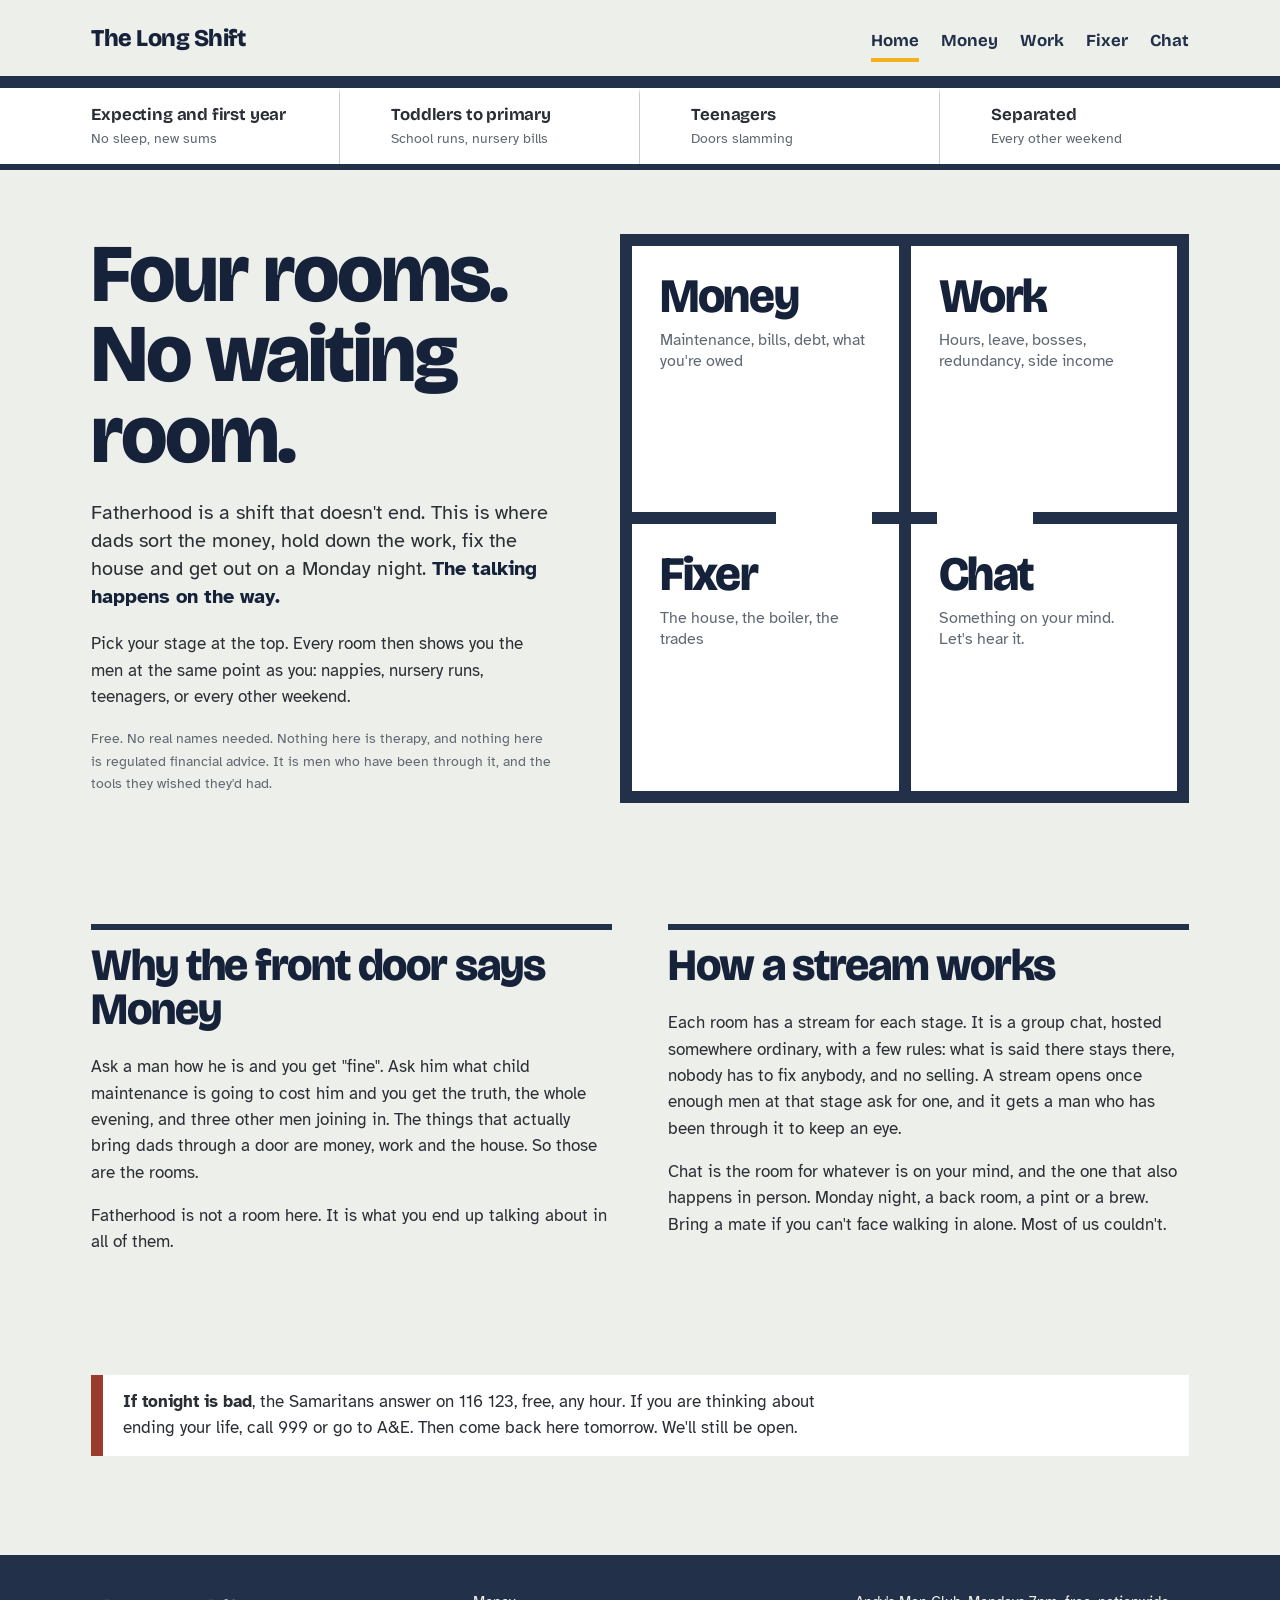
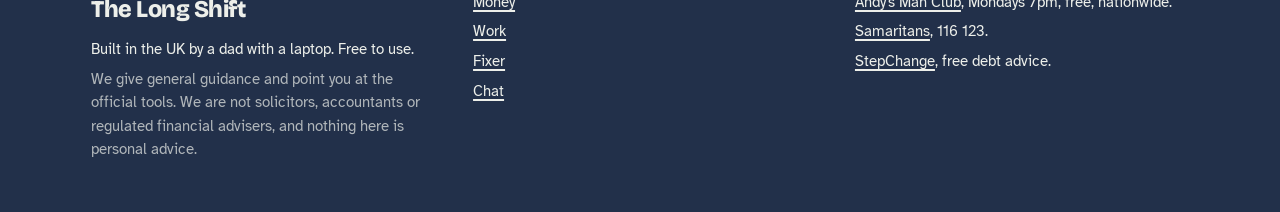
==== commit 382cd7f1: "Rename The Room to Chat Fourth room is now Chat: "Something on your mind. Let's hear it." Nav, page " ====
--- a/index.html
+++ b/index.html
@@ -29,7 +29,7 @@
       <a href="money.html">Money</a>
       <a href="work.html">Work</a>
       <a href="fixer.html">Fixer</a>
-      <a href="room.html">The Room</a>
+      <a href="room.html">Chat</a>
     </nav>
   </div>
 </header>
@@ -59,7 +59,7 @@
       <div>
         <h2>How a stream works</h2>
         <p>Each room has a stream for each stage. It is a group chat, hosted somewhere ordinary, with a few rules: what is said there stays there, nobody has to fix anybody, and no selling. A stream opens once enough men at that stage ask for one, and it gets a man who has been through it to keep an eye.</p>
-        <p>The Room is the one that happens in person. Monday night, a back room, a pint or a brew. Bring a mate if you can't face walking in alone. Most of us couldn't.</p>
+        <p>Chat is the room for whatever is on your mind, and the one that also happens in person. Monday night, a back room, a pint or a brew. Bring a mate if you can't face walking in alone. Most of us couldn't.</p>
       </div>
     </div>
   </section>
@@ -84,7 +84,7 @@
       <p><a href="money.html">Money</a></p>
       <p><a href="work.html">Work</a></p>
       <p><a href="fixer.html">Fixer</a></p>
-      <p><a href="room.html">The Room</a></p>
+      <p><a href="room.html">Chat</a></p>
     </div>
     <div>
       <p><a href="https://andysmanclub.co.uk" rel="noopener">Andy's Man Club</a>, Mondays 7pm, free, nationwide.</p>
